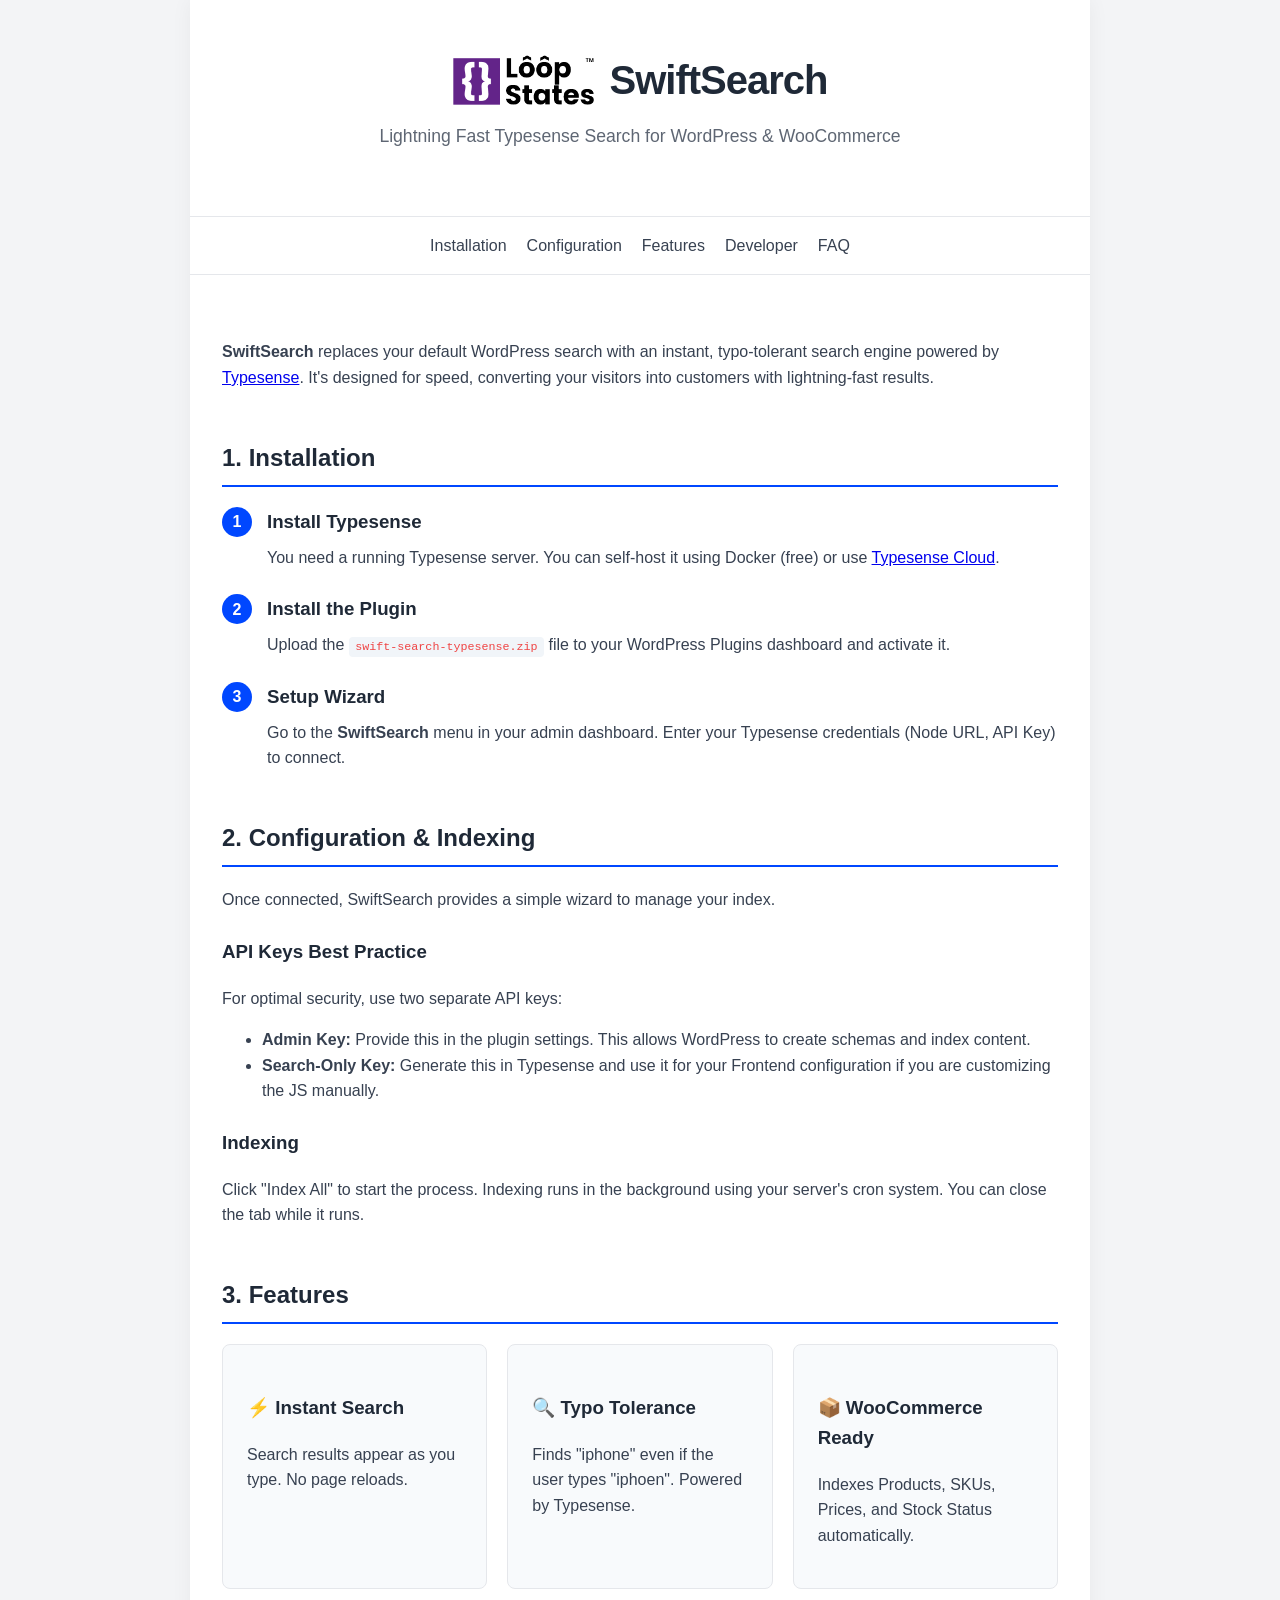
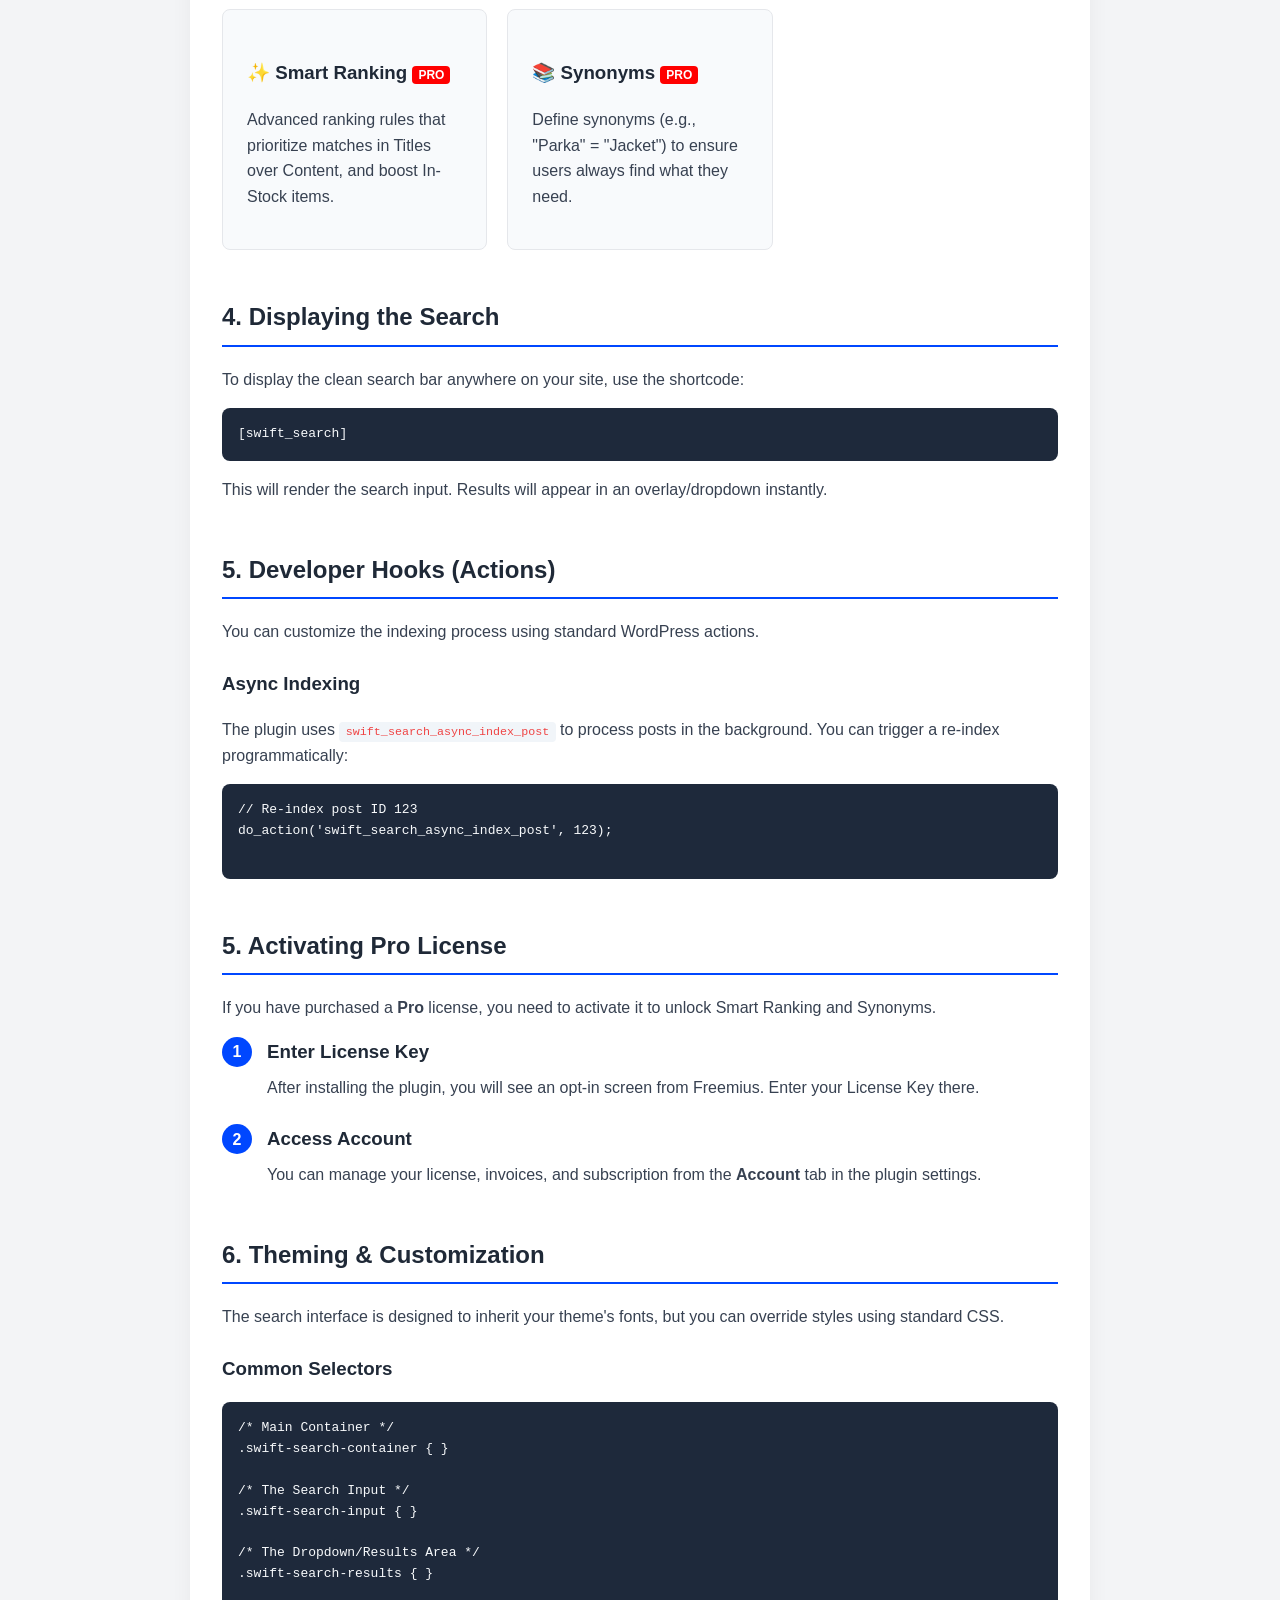
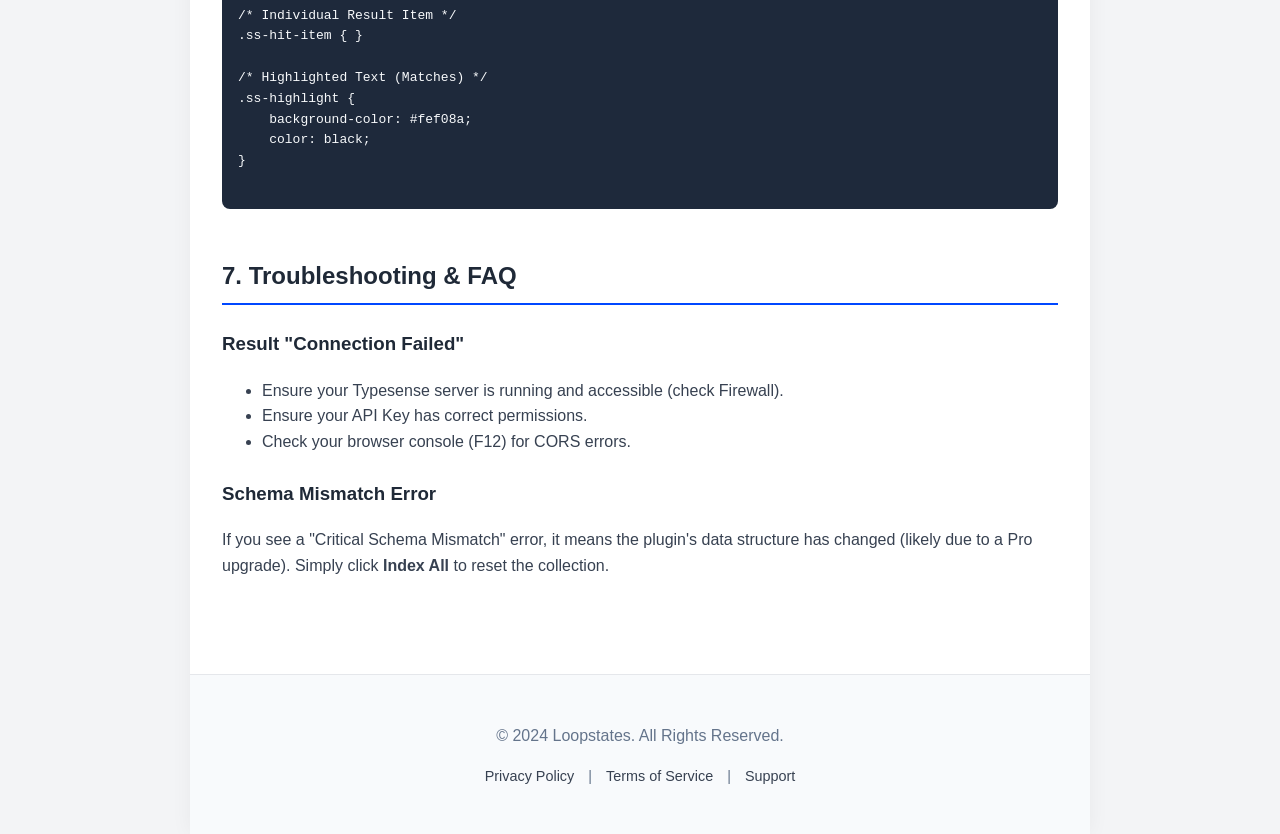
==== doc/index.html @ 28d059a6 "This version of Antigravity is no longer supported. Please update to receive the latest features!" ====
<!DOCTYPE html>
<html lang="en">

<head>
    <meta charset="UTF-8">
    <meta name="viewport" content="width=device-width, initial-scale=1.0">
    <title>SwiftSearch - Documentation</title>
    <style>
        :root {
            --primary: #0047FF;
            --secondary: #FF0000;
            --dark: #1F2937;
            --light: #F3F4F6;
            --white: #FFFFFF;
            --text: #374151;
            --border: #E5E7EB;
        }

        body {
            font-family: -apple-system, BlinkMacSystemFont, "Segoe UI", Roboto, Helvetica, Arial, sans-serif;
            line-height: 1.6;
            color: var(--text);
            margin: 0;
            background: var(--light);
        }

        .container {
            max-width: 900px;
            margin: 0 auto;
            background: var(--white);
            min-height: 100vh;
            box-shadow: 0 0 20px rgba(0, 0, 0, 0.05);
        }

        header {
            background: var(--white);
            color: var(--dark);
            padding: 3rem 2rem;
            text-align: center;
            border-bottom: 1px solid var(--border);
        }

        header h1 {
            margin: 0;
            font-size: 2.5rem;
            letter-spacing: -1px;
            color: var(--dark);
        }

        header p {
            margin-top: 10px;
            opacity: 0.8;
            font-size: 1.1rem;
            color: var(--text);
        }

        .logo-img {
            max-height: 50px;
            vertical-align: middle;
            margin-right: 15px;
        }

        nav {
            background: white;
            padding: 1rem 2rem;
            border-bottom: 1px solid var(--border);
            position: sticky;
            top: 0;
            z-index: 100;
        }

        nav ul {
            list-style: none;
            padding: 0;
            margin: 0;
            display: flex;
            gap: 20px;
            justify-content: center;
            flex-wrap: wrap;
        }

        nav a {
            text-decoration: none;
            color: var(--text);
            font-weight: 500;
            transition: color 0.2s;
        }

        nav a:hover {
            color: var(--primary);
        }

        main {
            padding: 3rem 2rem;
        }

        section {
            margin-bottom: 3rem;
            scroll-margin-top: 80px;
        }

        h2 {
            color: var(--dark);
            border-bottom: 2px solid var(--primary);
            padding-bottom: 0.5rem;
            margin-top: 0;
        }

        h3 {
            color: var(--dark);
            margin-top: 1.5rem;
        }

        .feature-grid {
            display: grid;
            grid-template-columns: repeat(auto-fit, minmax(250px, 1fr));
            gap: 20px;
            margin-top: 1rem;
        }

        .feature-card {
            background: #f8fafc;
            padding: 1.5rem;
            border-radius: 8px;
            border: 1px solid var(--border);
        }

        .pro-badge {
            background: var(--secondary);
            color: white;
            padding: 2px 6px;
            border-radius: 4px;
            font-size: 0.75rem;
            font-weight: bold;
            text-transform: uppercase;
        }

        code {
            background: #f1f5f9;
            padding: 0.2rem 0.4rem;
            border-radius: 4px;
            font-family: monospace;
            font-size: 0.9em;
            color: #ef4444;
        }

        pre {
            background: #1e293b;
            color: #f8fafc;
            padding: 1rem;
            border-radius: 8px;
            overflow-x: auto;
        }

        pre code {
            background: transparent;
            color: inherit;
            padding: 0;
        }

        .step {
            display: flex;
            gap: 15px;
            margin-bottom: 1.5rem;
            align-items: flex-start;
        }

        .step-num {
            background: var(--primary);
            color: white;
            width: 30px;
            height: 30px;
            border-radius: 50%;
            display: flex;
            align-items: center;
            justify-content: center;
            font-weight: bold;
            flex-shrink: 0;
            margin-top: 0;
        }

        .step h3 {
            margin-top: 0;
            margin-bottom: 0.5rem;
        }

        .step p {
            margin: 0;
        }

        footer {
            background: #f8fafc;
            text-align: center;
            padding: 2rem;
            border-top: 1px solid var(--border);
            color: #64748b;
        }

        footer a {
            color: var(--text);
            text-decoration: none;
            margin: 0 10px;
        }

        footer a:hover {
            color: var(--primary);
            text-decoration: underline;
        }
    </style>
</head>

<body>

    <div class="container">
        <header>
            <div style="display: flex; align-items: center; justify-content: center;">
                <img src="../assets/images/loopstates.png" alt="Loopstates" class="logo-img">
                <h1>SwiftSearch</h1>
            </div>
            <p>Lightning Fast Typesense Search for WordPress & WooCommerce</p>
        </header>

        <nav>
            <ul>
                <li><a href="#installation">Installation</a></li>
                <li><a href="#configuration">Configuration</a></li>
                <li><a href="#features">Features</a></li>
                <li><a href="#hooks">Developer</a></li>
                <li><a href="#faq">FAQ</a></li>
            </ul>
        </nav>

        <main>
            <section id="introduction">
                <p><strong>SwiftSearch</strong> replaces your default WordPress search with an instant, typo-tolerant
                    search engine powered by <a href="https://typesense.org" target="_blank">Typesense</a>. It's
                    designed for speed, converting your visitors into customers with lightning-fast results.</p>
            </section>

            <section id="installation">
                <h2>1. Installation</h2>
                <div class="step">
                    <div class="step-num">1</div>
                    <div>
                        <h3>Install Typesense</h3>
                        <p>You need a running Typesense server. You can self-host it using Docker (free) or use <a
                                href="https://cloud.typesense.org" target="_blank">Typesense Cloud</a>.</p>
                    </div>
                </div>
                <div class="step">
                    <div class="step-num">2</div>
                    <div>
                        <h3>Install the Plugin</h3>
                        <p>Upload the <code>swift-search-typesense.zip</code> file to your WordPress Plugins dashboard
                            and activate it.</p>
                    </div>
                </div>
                <div class="step">
                    <div class="step-num">3</div>
                    <div>
                        <h3>Setup Wizard</h3>
                        <p>Go to the <strong>SwiftSearch</strong> menu in your admin dashboard. Enter your Typesense
                            credentials (Node URL, API Key) to connect.</p>
                    </div>
                </div>
            </section>

            <section id="configuration">
                <h2>2. Configuration & Indexing</h2>
                <p>Once connected, SwiftSearch provides a simple wizard to manage your index.</p>

                <h3>API Keys Best Practice</h3>
                <p>For optimal security, use two separate API keys:</p>
                <ul>
                    <li><strong>Admin Key:</strong> Provide this in the plugin settings. This allows WordPress to create
                        schemas and index content.</li>
                    <li><strong>Search-Only Key:</strong> Generate this in Typesense and use it for your Frontend
                        configuration if you are customizing the JS manually.</li>
                </ul>

                <h3>Indexing</h3>
                <p>Click "Index All" to start the process. Indexing runs in the background using your server's cron
                    system. You can close the tab while it runs.</p>
            </section>

            <section id="features">
                <h2>3. Features</h2>
                <div class="feature-grid">
                    <div class="feature-card">
                        <h3>⚡ Instant Search</h3>
                        <p>Search results appear as you type. No page reloads.</p>
                    </div>
                    <div class="feature-card">
                        <h3>🔍 Typo Tolerance</h3>
                        <p>Finds "iphone" even if the user types "iphoen". Powered by Typesense.</p>
                    </div>
                    <div class="feature-card">
                        <h3>📦 WooCommerce Ready</h3>
                        <p>Indexes Products, SKUs, Prices, and Stock Status automatically.</p>
                    </div>
                    <div class="feature-card">
                        <h3>✨ Smart Ranking <span class="pro-badge">PRO</span></h3>
                        <p>Advanced ranking rules that prioritize matches in Titles over Content, and boost In-Stock
                            items.</p>
                    </div>
                    <div class="feature-card">
                        <h3>📚 Synonyms <span class="pro-badge">PRO</span></h3>
                        <p>Define synonyms (e.g., "Parka" = "Jacket") to ensure users always find what they need.</p>
                    </div>
                </div>
            </section>

            <section id="shortcode">
                <h2>4. Displaying the Search</h2>
                <p>To display the clean search bar anywhere on your site, use the shortcode:</p>
                <pre>[swift_search]</pre>
                <p>This will render the search input. Results will appear in an overlay/dropdown instantly.</p>
            </section>

            <section id="hooks">
                <h2>5. Developer Hooks (Actions)</h2>
                <p>You can customize the indexing process using standard WordPress actions.</p>

                <h3>Async Indexing</h3>
                <p>The plugin uses <code>swift_search_async_index_post</code> to process posts in the background. You
                    can trigger a re-index programmatically:</p>
                <pre>
// Re-index post ID 123
do_action('swift_search_async_index_post', 123);
                </pre>
            </section>

            <section id="license">
                <h2>5. Activating Pro License</h2>
                <p>If you have purchased a <strong>Pro</strong> license, you need to activate it to unlock Smart Ranking
                    and Synonyms.</p>
                <div class="step">
                    <div class="step-num">1</div>
                    <div>
                        <h3>Enter License Key</h3>
                        <p>After installing the plugin, you will see an opt-in screen from Freemius. Enter your License
                            Key there.</p>
                    </div>
                </div>
                <div class="step">
                    <div class="step-num">2</div>
                    <div>
                        <h3>Access Account</h3>
                        <p>You can manage your license, invoices, and subscription from the <strong>Account</strong> tab
                            in the plugin settings.</p>
                    </div>
                </div>
            </section>

            <section id="theming">
                <h2>6. Theming & Customization</h2>
                <p>The search interface is designed to inherit your theme's fonts, but you can override styles using
                    standard CSS.</p>

                <h3>Common Selectors</h3>
                <pre>
/* Main Container */
.swift-search-container { }

/* The Search Input */
.swift-search-input { }

/* The Dropdown/Results Area */
.swift-search-results { }

/* Individual Result Item */
.ss-hit-item { }

/* Highlighted Text (Matches) */
.ss-highlight { 
    background-color: #fef08a; 
    color: black;
}
                </pre>
            </section>

            <section id="faq">
                <h2>7. Troubleshooting & FAQ</h2>

                <h3>Result "Connection Failed"</h3>
                <ul>
                    <li>Ensure your Typesense server is running and accessible (check Firewall).</li>
                    <li>Ensure your API Key has correct permissions.</li>
                    <li>Check your browser console (F12) for CORS errors.</li>
                </ul>

                <h3>Schema Mismatch Error</h3>
                <p>If you see a "Critical Schema Mismatch" error, it means the plugin's data structure has changed
                    (likely due to a Pro upgrade). Simply click <strong>Index All</strong> to reset the collection.</p>
            </section>
        </main>

        <footer>
            <p>&copy; 2024 Loopstates. All Rights Reserved.</p>
            <p style="margin-top: 10px; font-size: 0.9em;">
                <a href="privacy.html">Privacy Policy</a> |
                <a href="terms.html">Terms of Service</a> |
                <a href="support.html">Support</a>
            </p>
        </footer>
    </div>

</body>

</html>
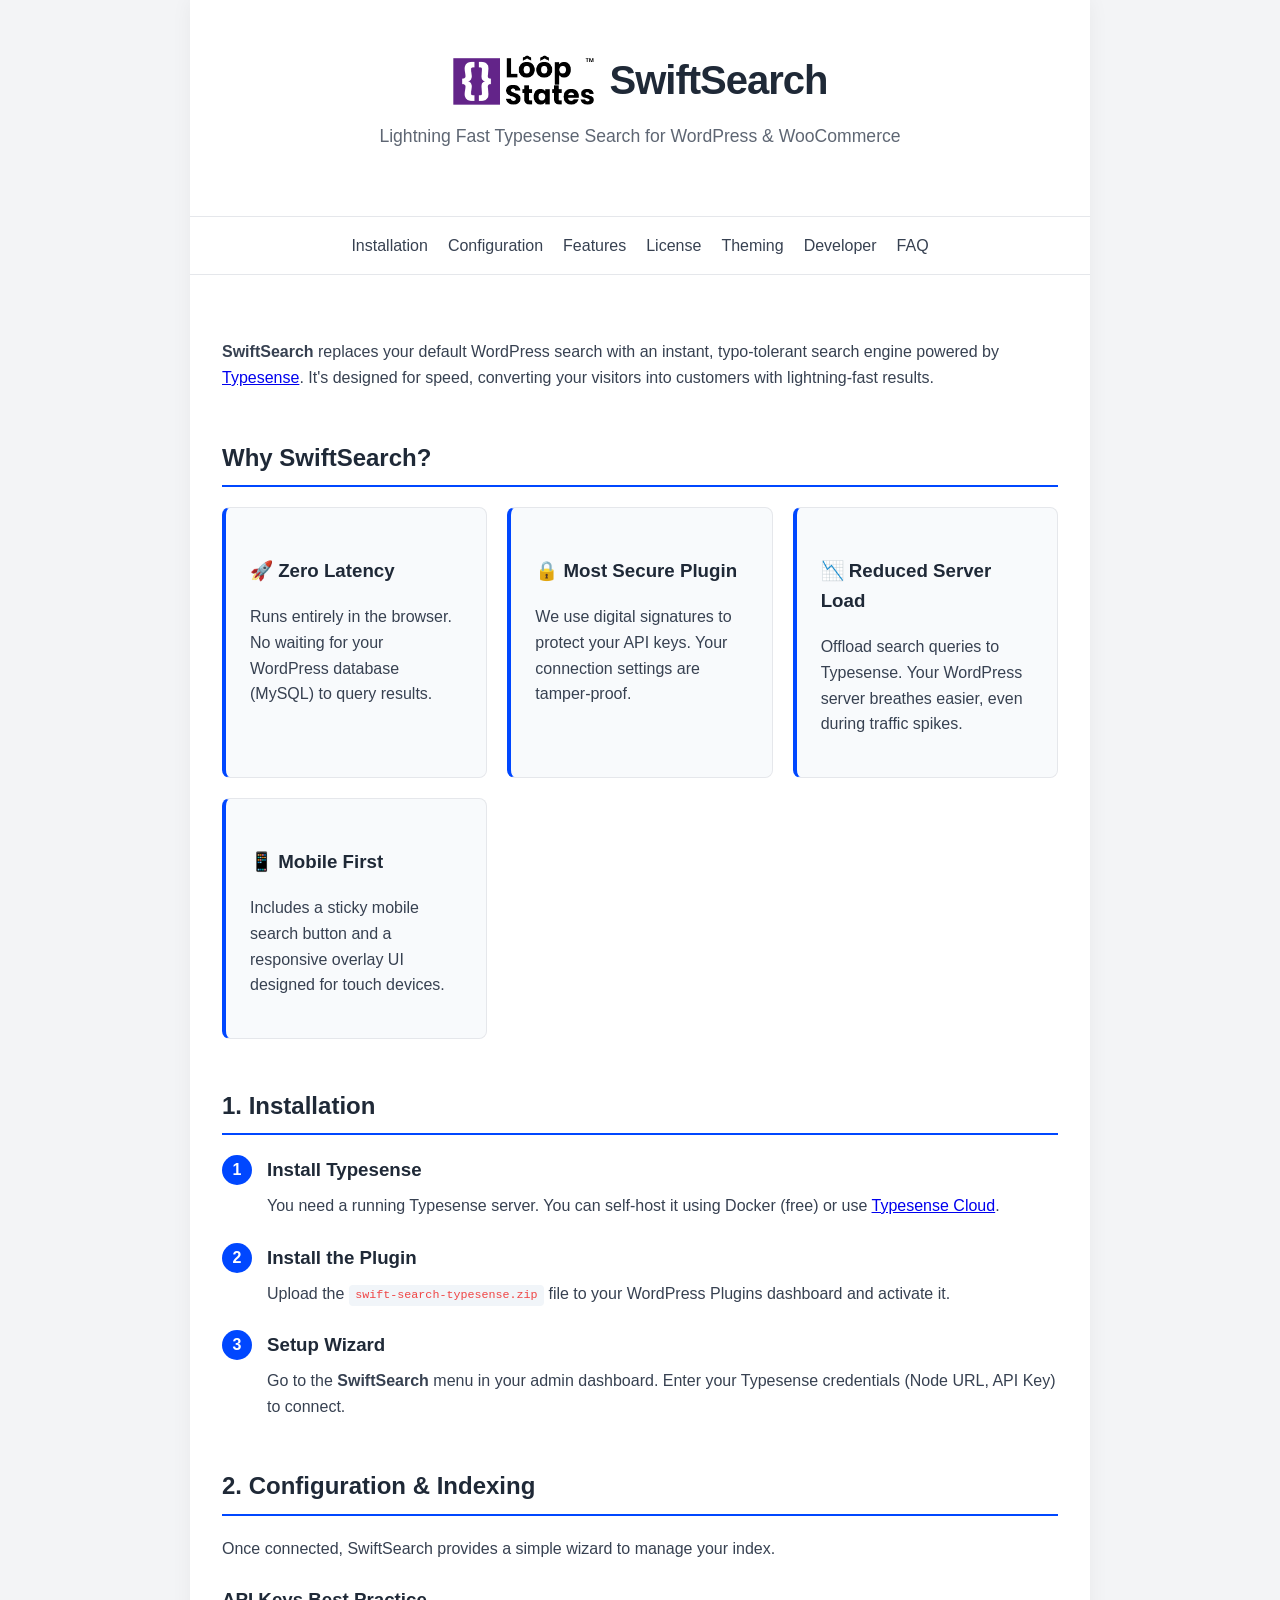
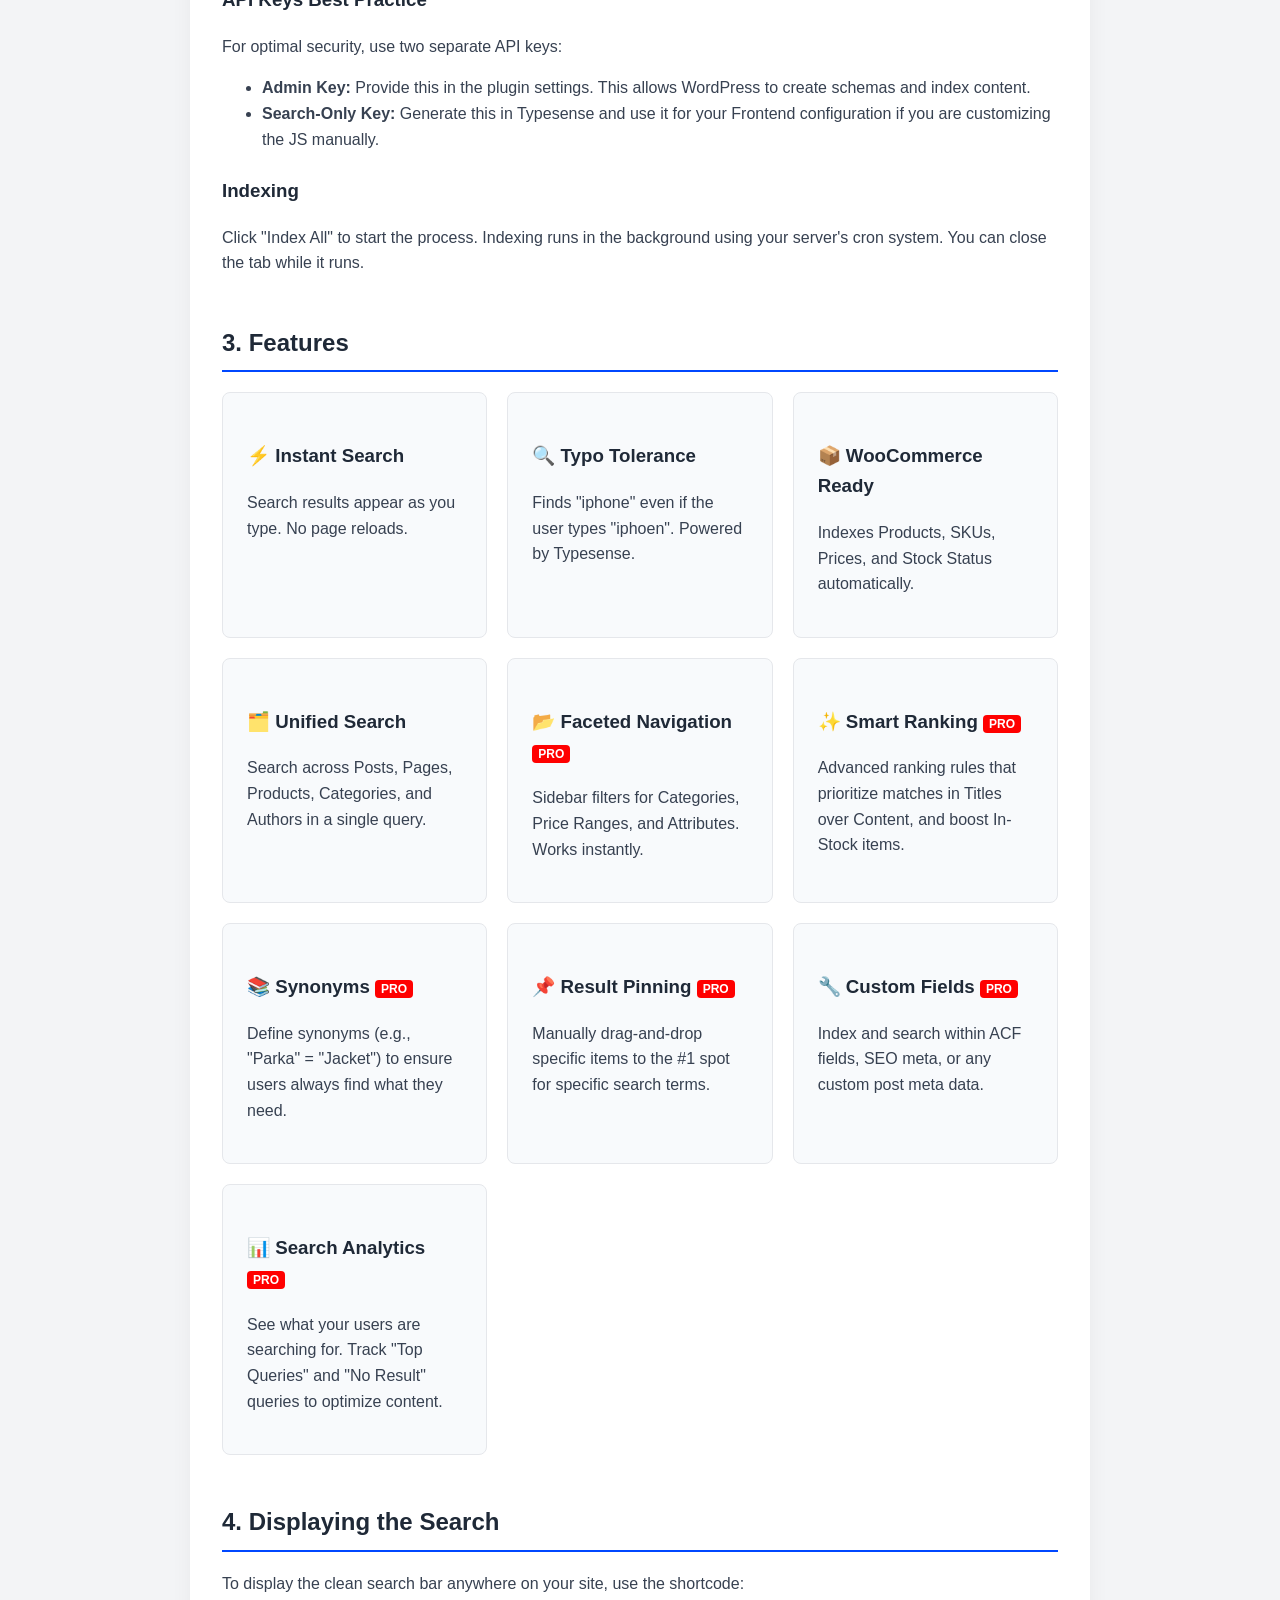
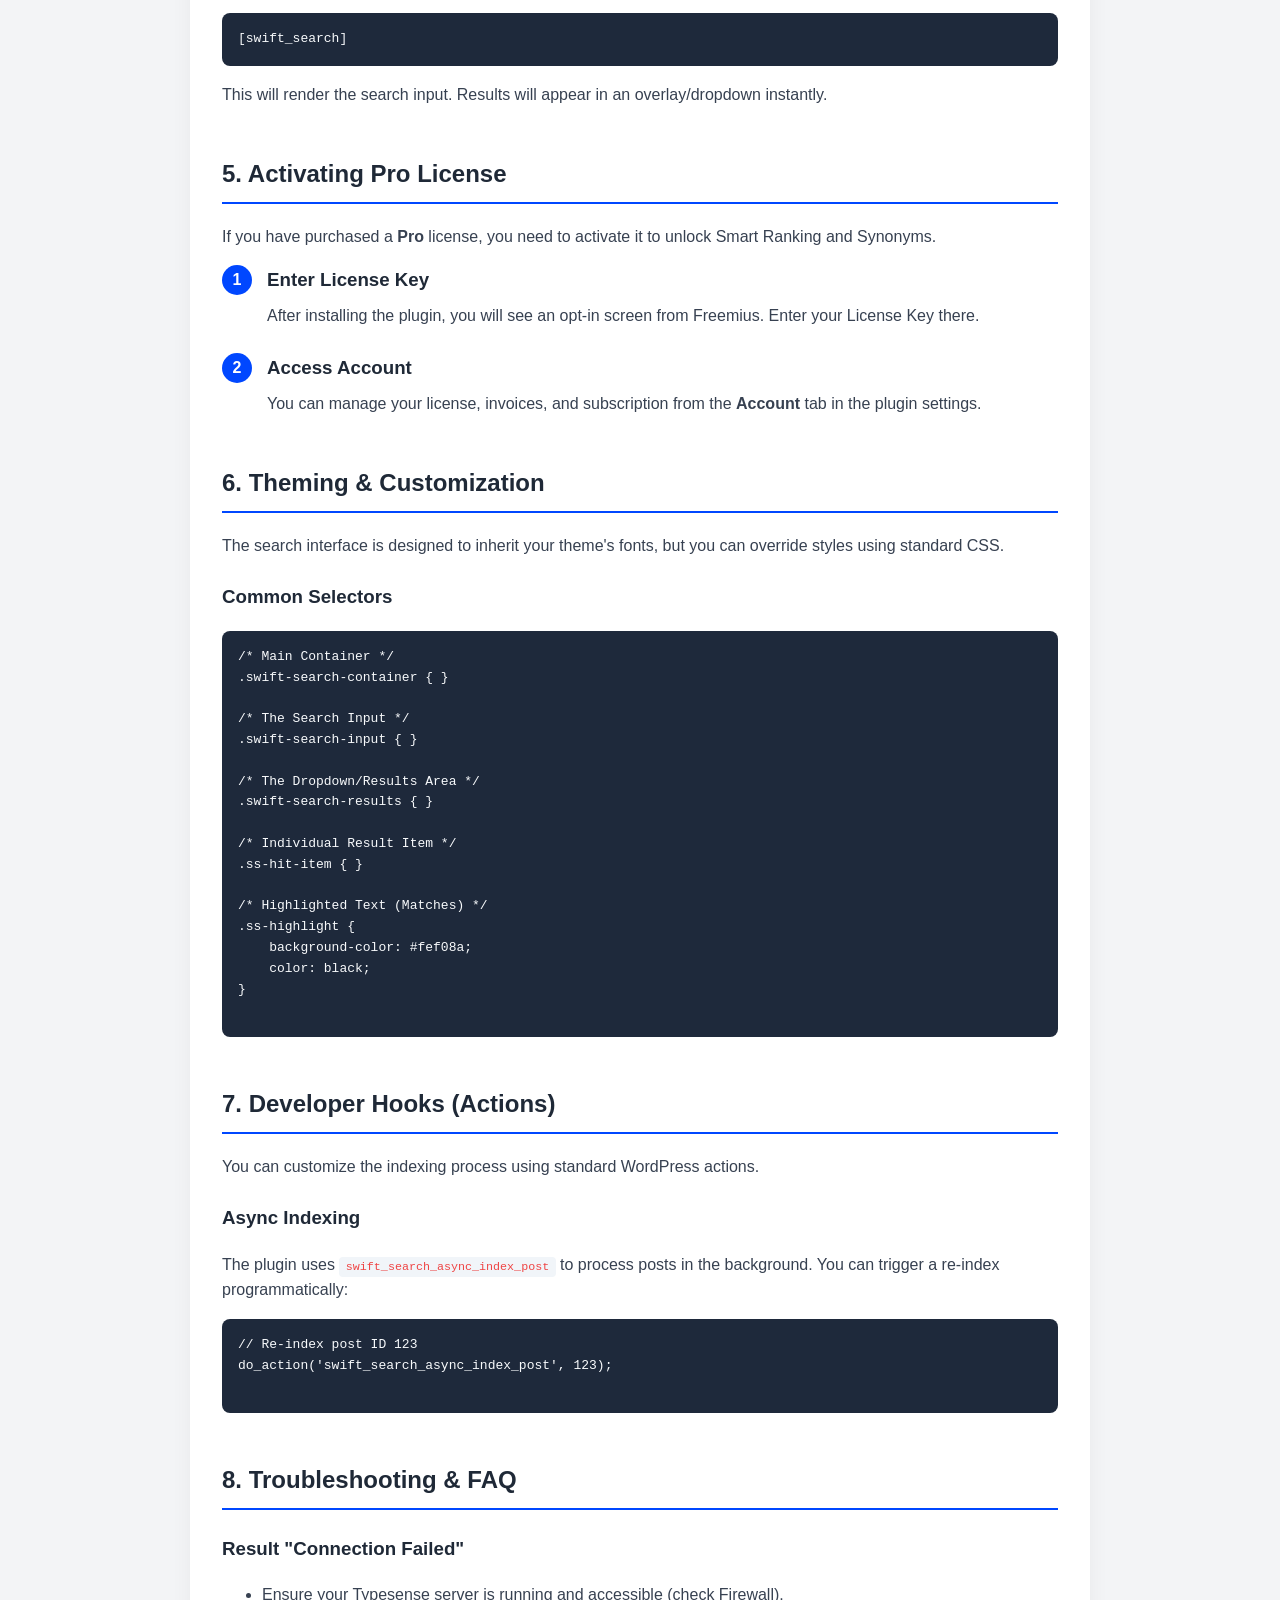
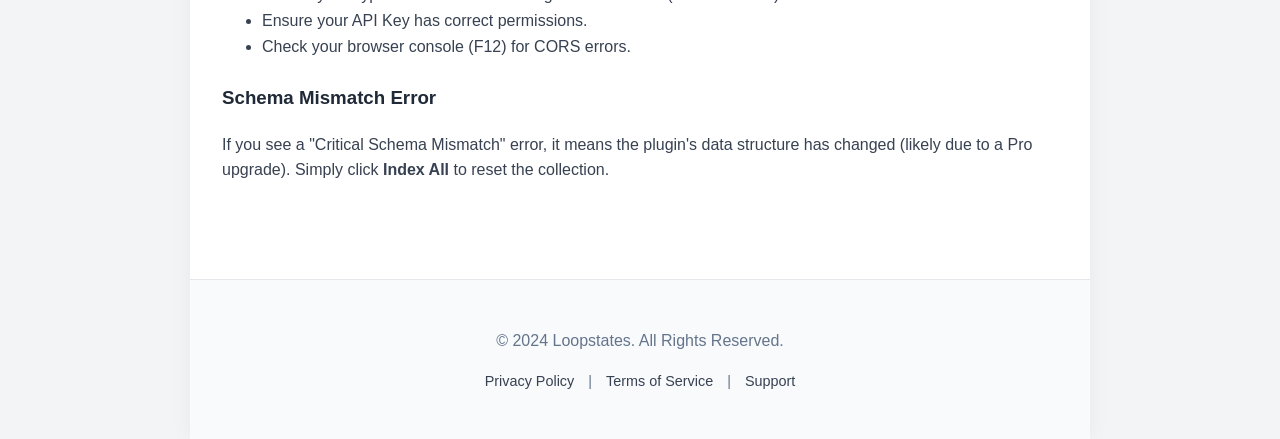
==== commit 1c7eaaae: "docs: add 'Why SwiftSearch' section, new features, and reorder content in index.html." ====
--- a/doc/index.html
+++ b/doc/index.html
@@ -225,6 +225,8 @@
                 <li><a href="#installation">Installation</a></li>
                 <li><a href="#configuration">Configuration</a></li>
                 <li><a href="#features">Features</a></li>
+                <li><a href="#license">License</a></li>
+                <li><a href="#theming">Theming</a></li>
                 <li><a href="#hooks">Developer</a></li>
                 <li><a href="#faq">FAQ</a></li>
             </ul>
@@ -235,6 +237,32 @@
                 <p><strong>SwiftSearch</strong> replaces your default WordPress search with an instant, typo-tolerant
                     search engine powered by <a href="https://typesense.org" target="_blank">Typesense</a>. It's
                     designed for speed, converting your visitors into customers with lightning-fast results.</p>
+            </section>
+
+            <section id="advantages">
+                <h2>Why SwiftSearch?</h2>
+                <div class="feature-grid">
+                    <div class="feature-card" style="border-left: 4px solid var(--primary);">
+                        <h3>🚀 Zero Latency</h3>
+                        <p>Runs entirely in the browser. No waiting for your WordPress database (MySQL) to query
+                            results.</p>
+                    </div>
+                    <div class="feature-card" style="border-left: 4px solid var(--primary);">
+                        <h3>🔒 Most Secure Plugin</h3>
+                        <p>We use digital signatures to protect your API keys. Your connection settings are
+                            tamper-proof.</p>
+                    </div>
+                    <div class="feature-card" style="border-left: 4px solid var(--primary);">
+                        <h3>📉 Reduced Server Load</h3>
+                        <p>Offload search queries to Typesense. Your WordPress server breathes easier, even during
+                            traffic spikes.</p>
+                    </div>
+                    <div class="feature-card" style="border-left: 4px solid var(--primary);">
+                        <h3>📱 Mobile First</h3>
+                        <p>Includes a sticky mobile search button and a responsive overlay UI designed for touch
+                            devices.</p>
+                    </div>
+                </div>
             </section>
 
             <section id="installation">
@@ -299,6 +327,14 @@
                         <p>Indexes Products, SKUs, Prices, and Stock Status automatically.</p>
                     </div>
                     <div class="feature-card">
+                        <h3>🗂️ Unified Search</h3>
+                        <p>Search across Posts, Pages, Products, Categories, and Authors in a single query.</p>
+                    </div>
+                    <div class="feature-card">
+                        <h3>📂 Faceted Navigation <span class="pro-badge">PRO</span></h3>
+                        <p>Sidebar filters for Categories, Price Ranges, and Attributes. Works instantly.</p>
+                    </div>
+                    <div class="feature-card">
                         <h3>✨ Smart Ranking <span class="pro-badge">PRO</span></h3>
                         <p>Advanced ranking rules that prioritize matches in Titles over Content, and boost In-Stock
                             items.</p>
@@ -306,6 +342,19 @@
                     <div class="feature-card">
                         <h3>📚 Synonyms <span class="pro-badge">PRO</span></h3>
                         <p>Define synonyms (e.g., "Parka" = "Jacket") to ensure users always find what they need.</p>
+                    </div>
+                    <div class="feature-card">
+                        <h3>📌 Result Pinning <span class="pro-badge">PRO</span></h3>
+                        <p>Manually drag-and-drop specific items to the #1 spot for specific search terms.</p>
+                    </div>
+                    <div class="feature-card">
+                        <h3>🔧 Custom Fields <span class="pro-badge">PRO</span></h3>
+                        <p>Index and search within ACF fields, SEO meta, or any custom post meta data.</p>
+                    </div>
+                    <div class="feature-card">
+                        <h3>📊 Search Analytics <span class="pro-badge">PRO</span></h3>
+                        <p>See what your users are searching for. Track "Top Queries" and "No Result" queries to
+                            optimize content.</p>
                     </div>
                 </div>
             </section>
@@ -315,19 +364,6 @@
                 <p>To display the clean search bar anywhere on your site, use the shortcode:</p>
                 <pre>[swift_search]</pre>
                 <p>This will render the search input. Results will appear in an overlay/dropdown instantly.</p>
-            </section>
-
-            <section id="hooks">
-                <h2>5. Developer Hooks (Actions)</h2>
-                <p>You can customize the indexing process using standard WordPress actions.</p>
-
-                <h3>Async Indexing</h3>
-                <p>The plugin uses <code>swift_search_async_index_post</code> to process posts in the background. You
-                    can trigger a re-index programmatically:</p>
-                <pre>
-// Re-index post ID 123
-do_action('swift_search_async_index_post', 123);
-                </pre>
             </section>
 
             <section id="license">
@@ -379,8 +415,21 @@
                 </pre>
             </section>
 
+            <section id="hooks">
+                <h2>7. Developer Hooks (Actions)</h2>
+                <p>You can customize the indexing process using standard WordPress actions.</p>
+
+                <h3>Async Indexing</h3>
+                <p>The plugin uses <code>swift_search_async_index_post</code> to process posts in the background. You
+                    can trigger a re-index programmatically:</p>
+                <pre>
+// Re-index post ID 123
+do_action('swift_search_async_index_post', 123);
+                </pre>
+            </section>
+
             <section id="faq">
-                <h2>7. Troubleshooting & FAQ</h2>
+                <h2>8. Troubleshooting & FAQ</h2>
 
                 <h3>Result "Connection Failed"</h3>
                 <ul>
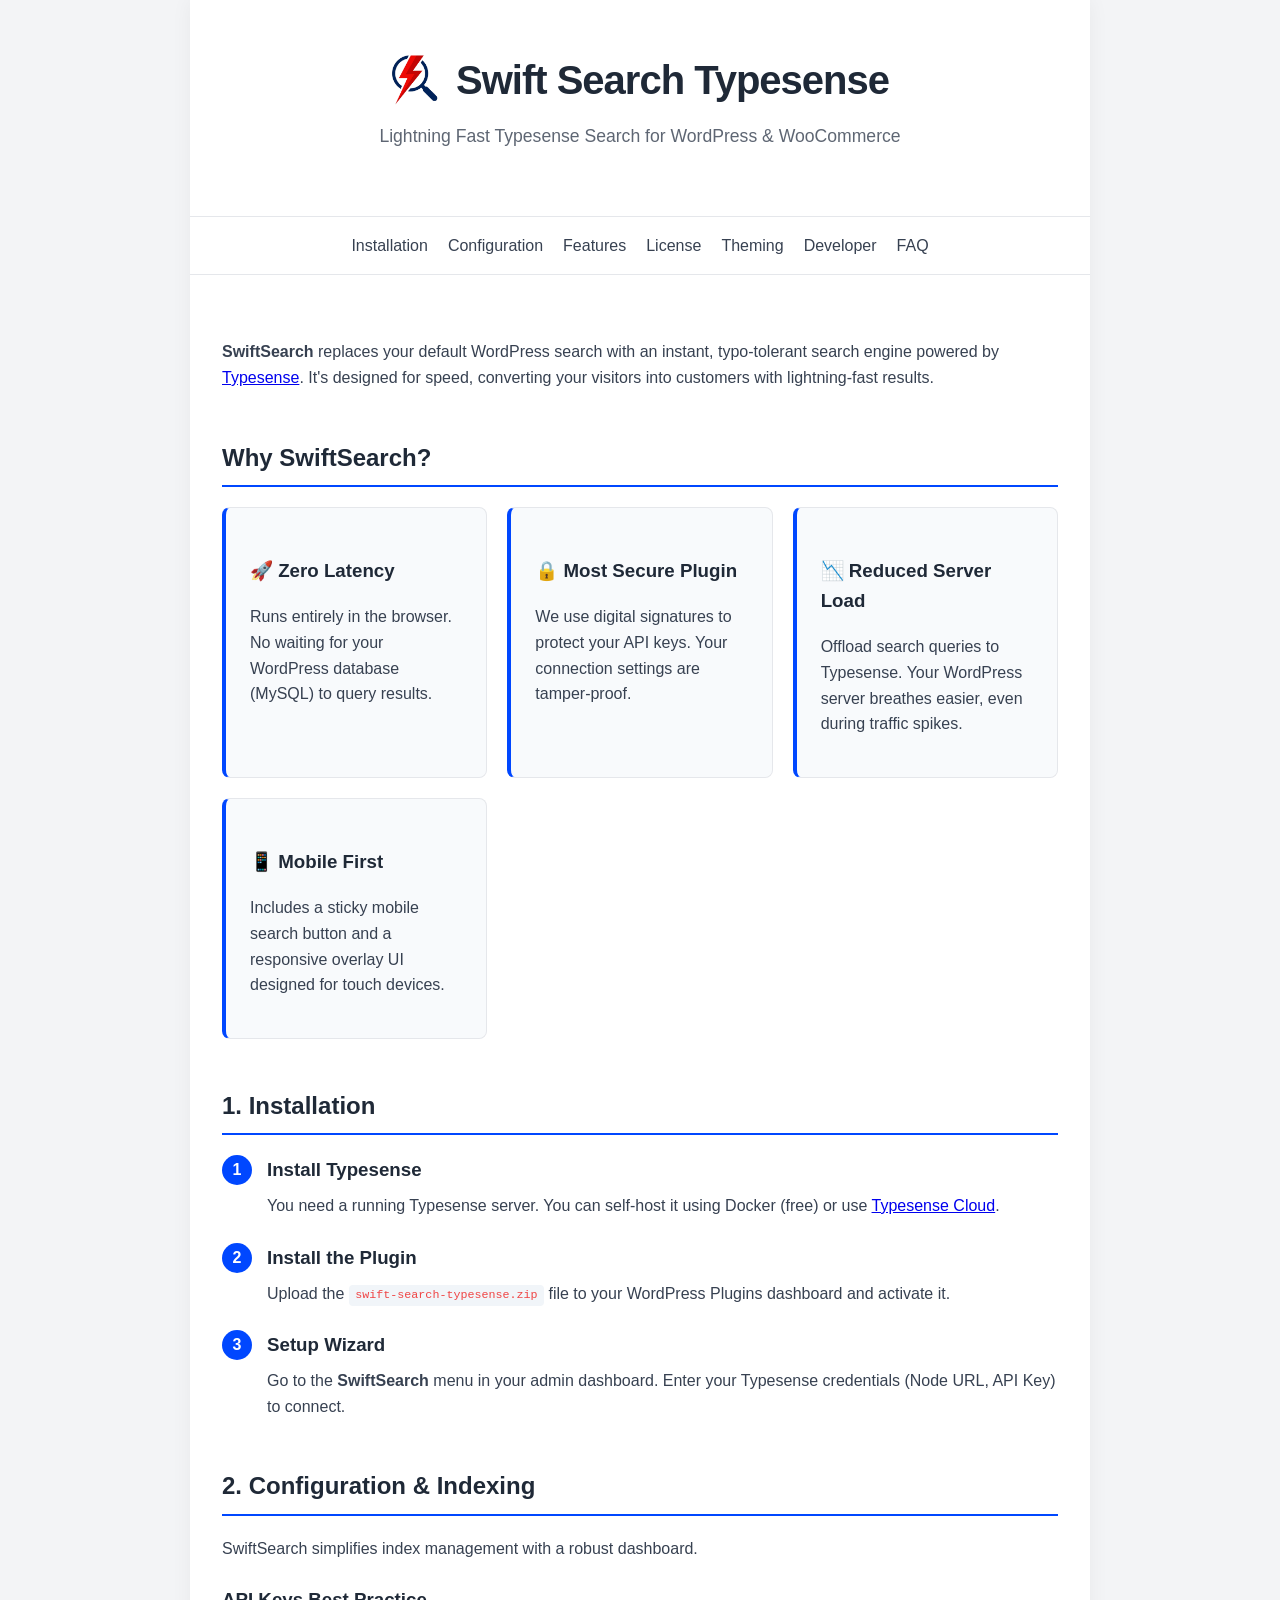
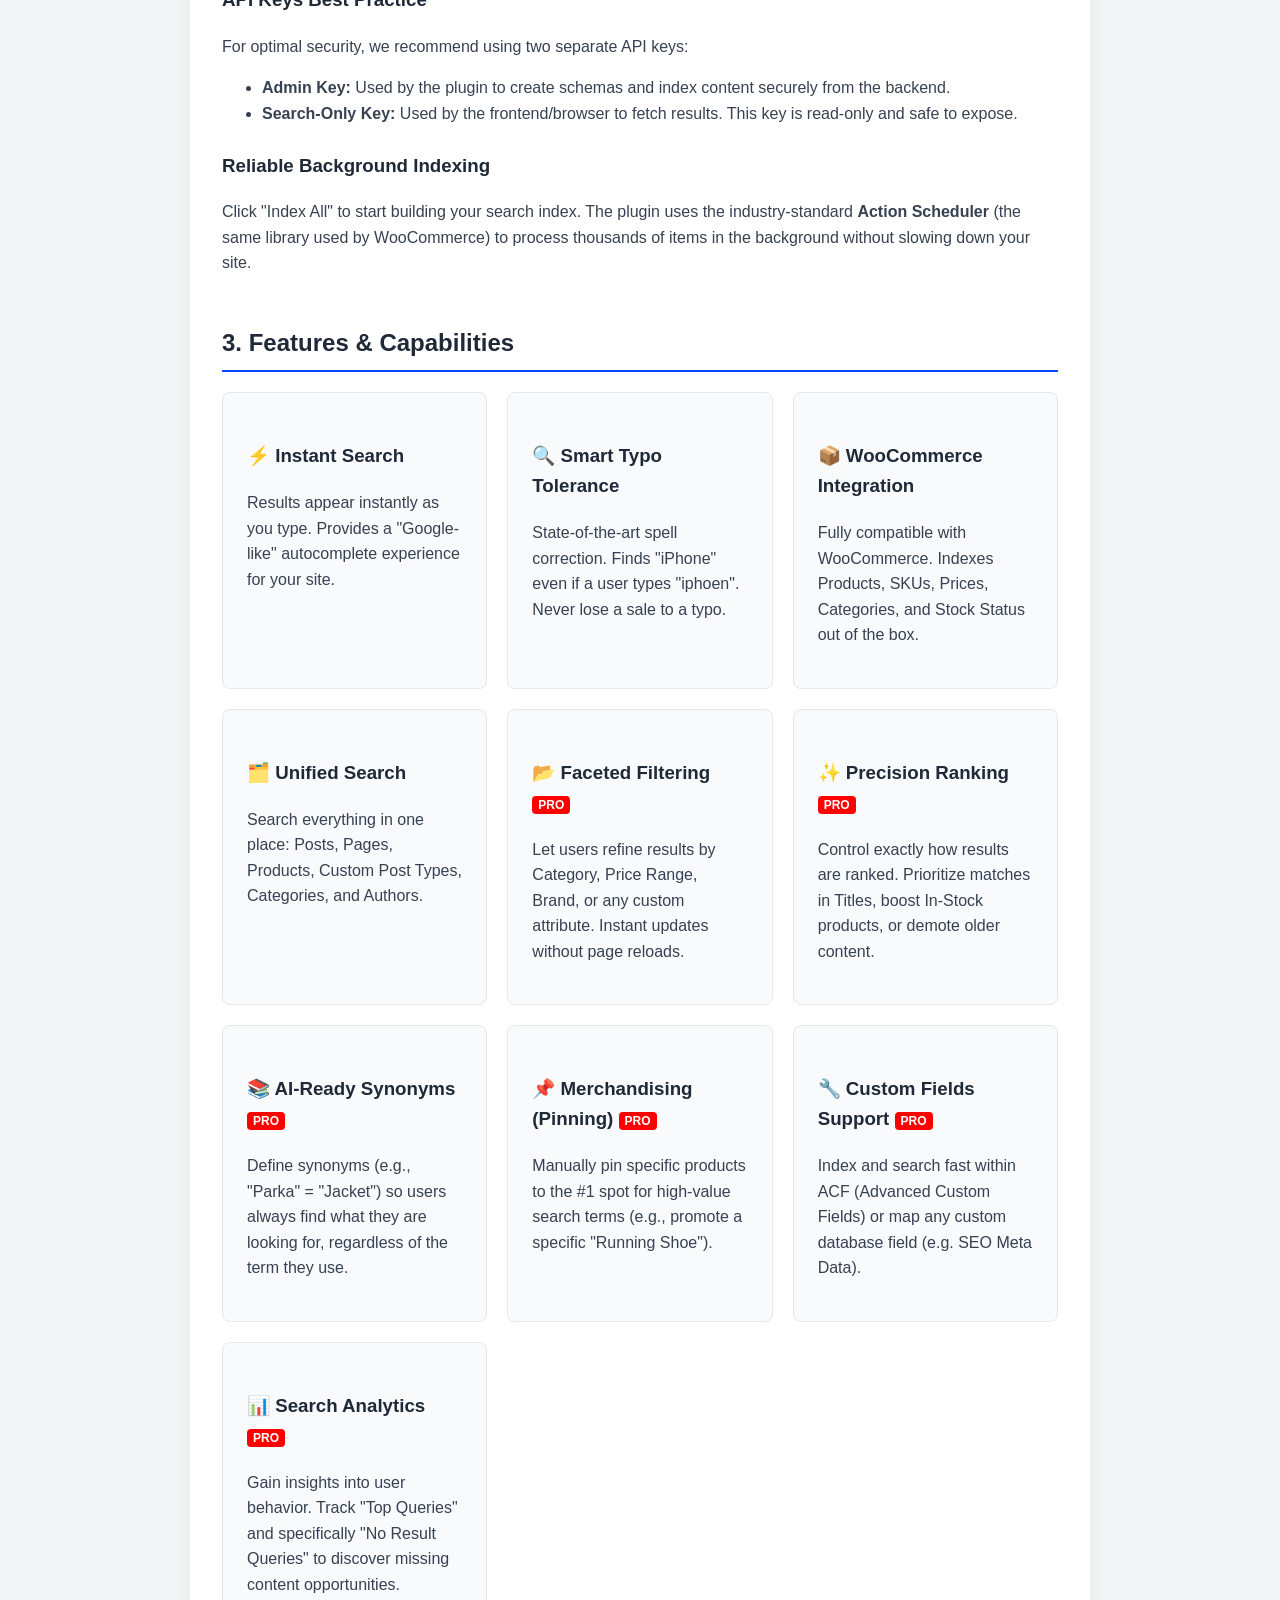
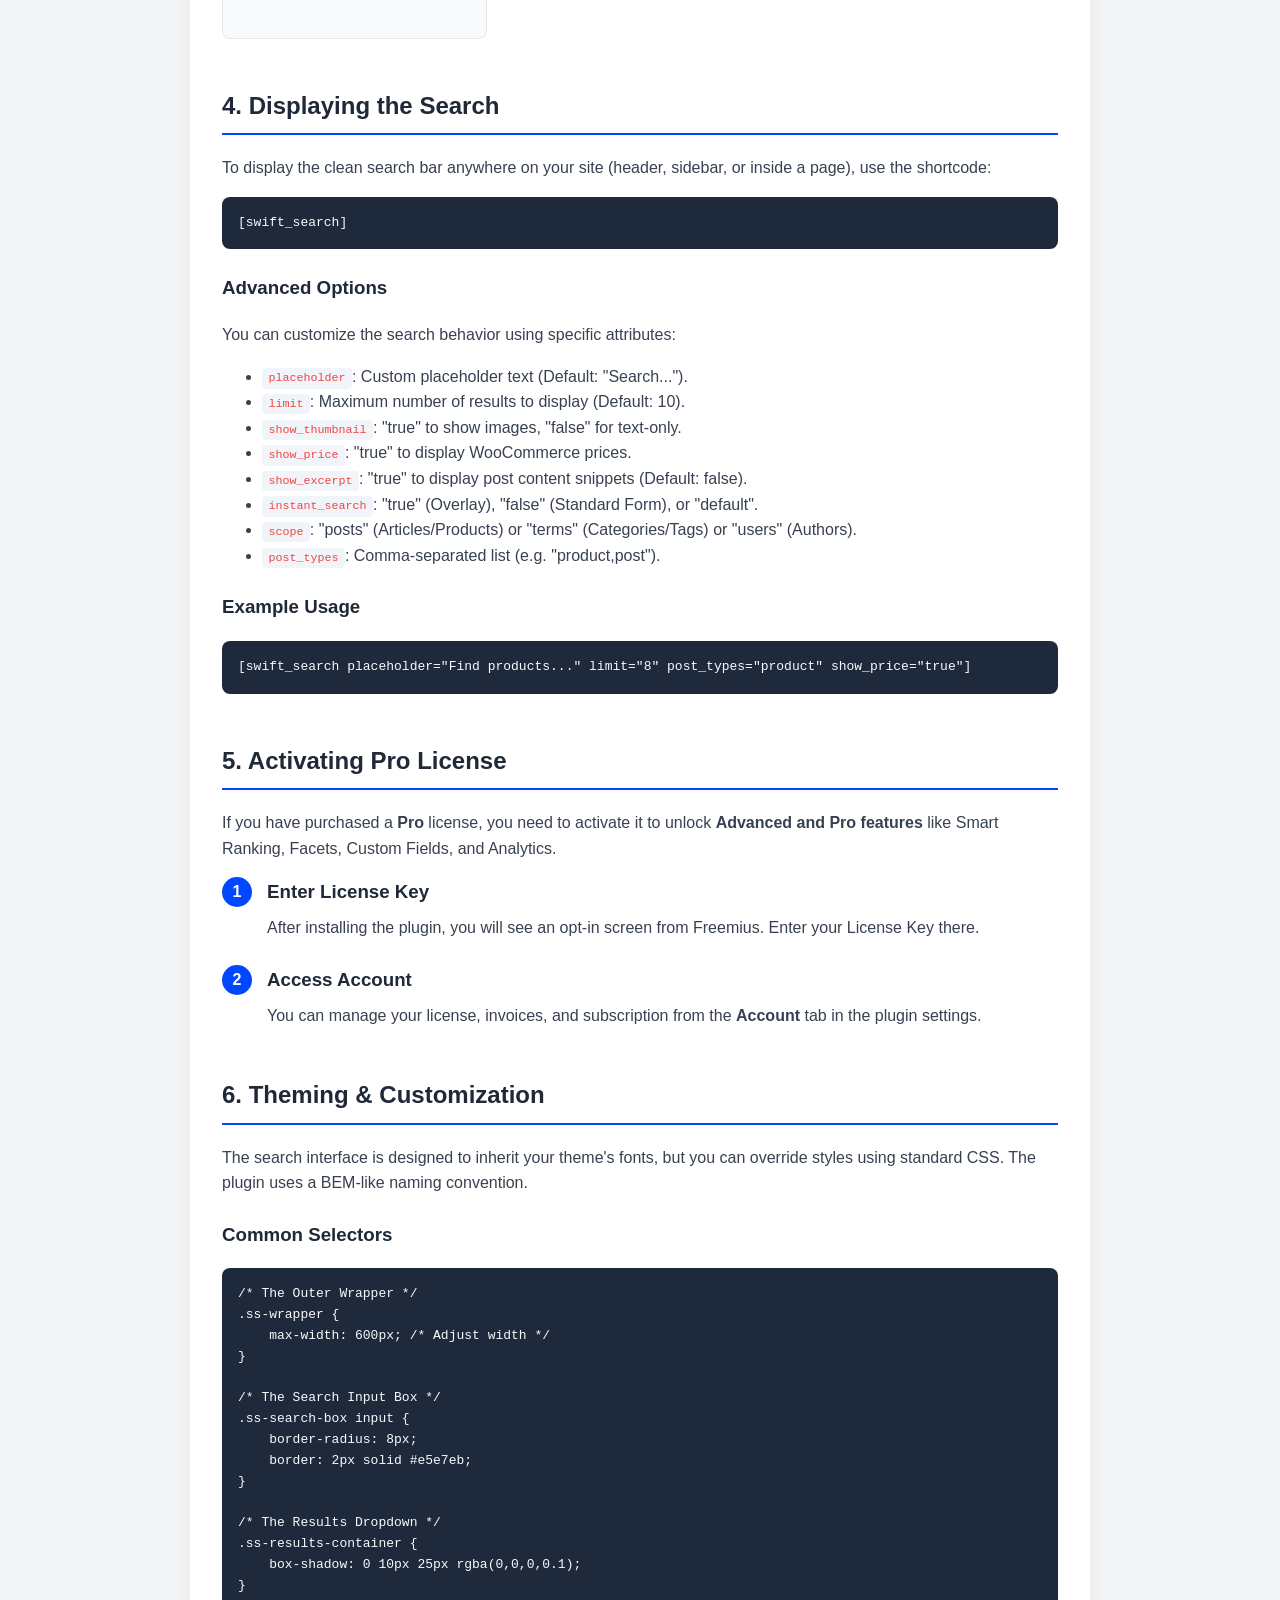
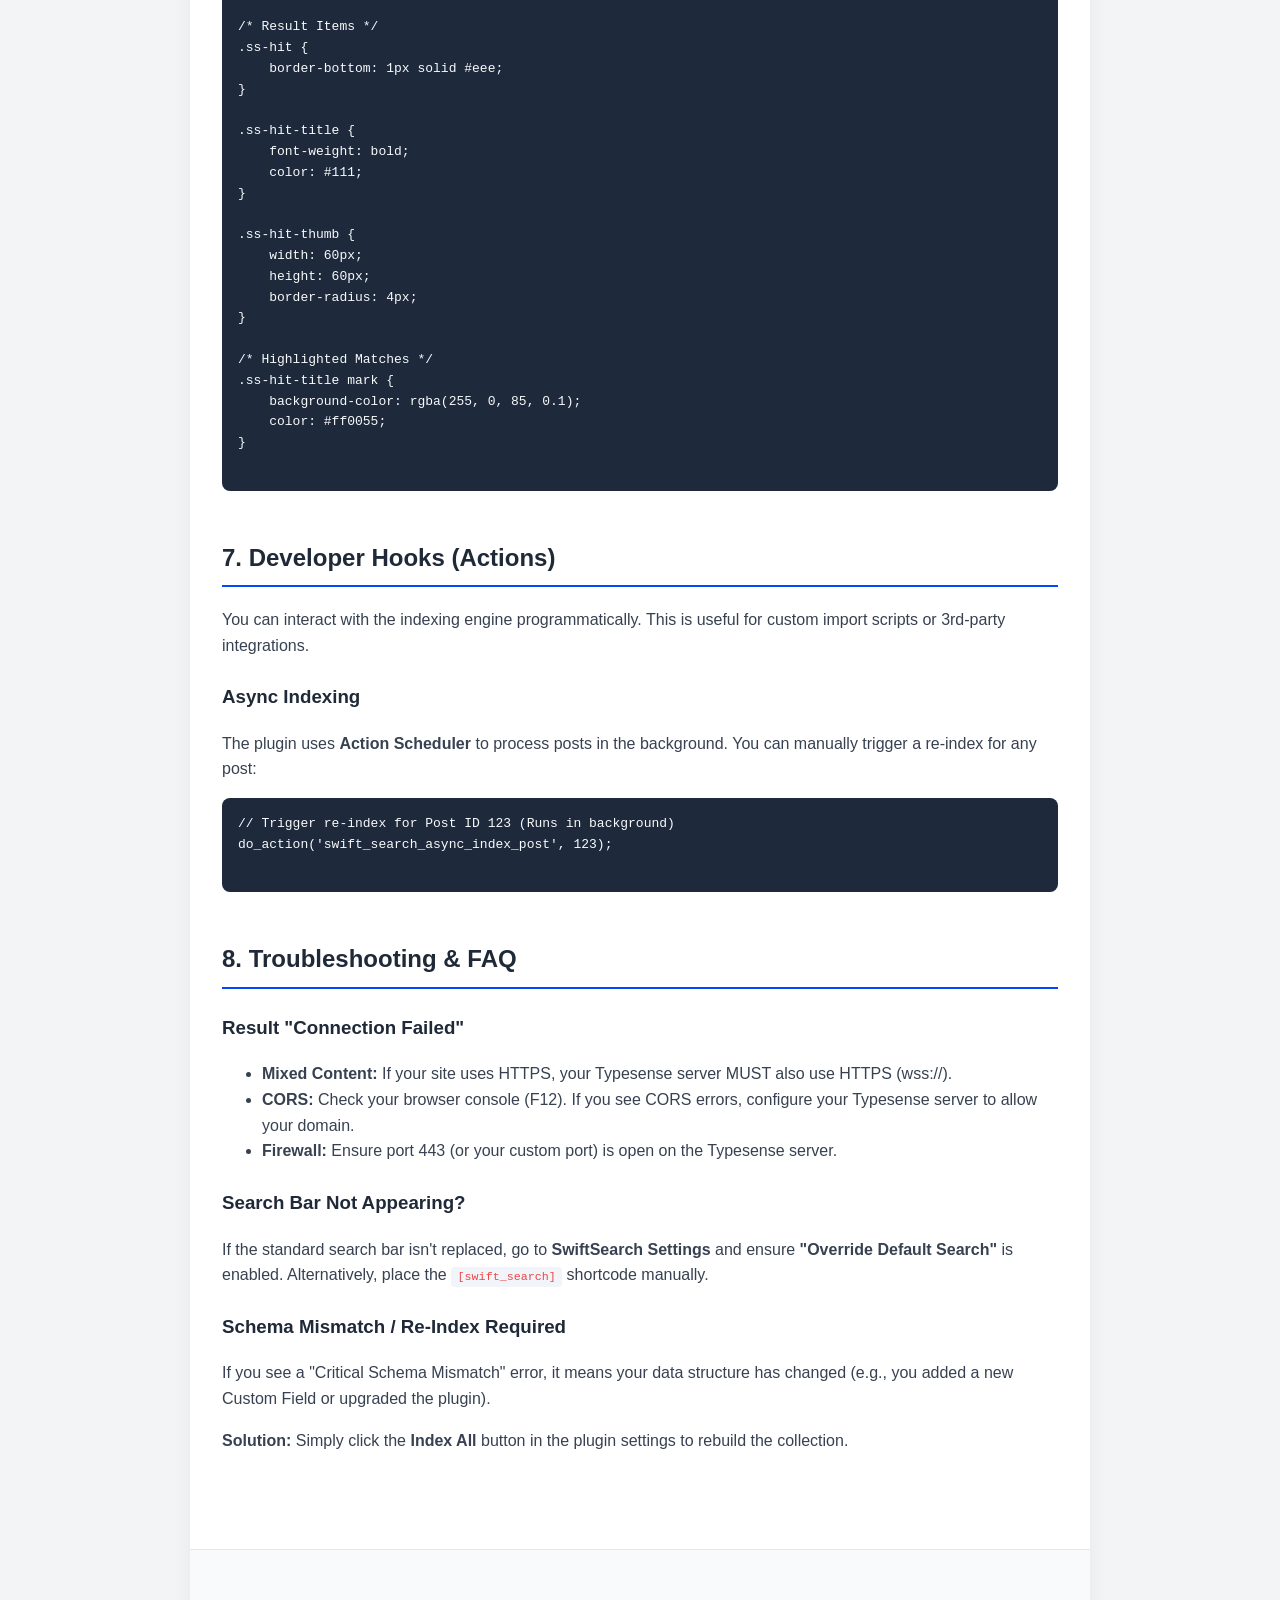
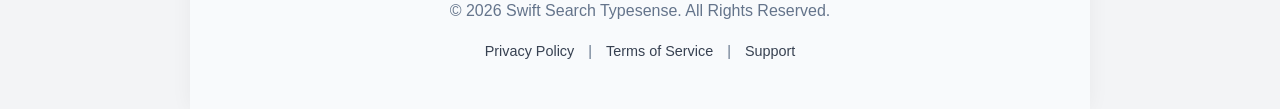
==== commit 834ebec3: "docs: Update branding, copyright year, and enhance feature descriptions and indexing details across " ====
--- a/doc/index.html
+++ b/doc/index.html
@@ -214,11 +214,13 @@
     <div class="container">
         <header>
             <div style="display: flex; align-items: center; justify-content: center;">
-                <img src="../assets/images/loopstates.png" alt="Loopstates" class="logo-img">
-                <h1>SwiftSearch</h1>
+                <img src="../assets/images/swift-search-typesense.png" alt="Swift Search Typesense" class="logo-img">
+                <h1>Swift Search Typesense</h1>
             </div>
             <p>Lightning Fast Typesense Search for WordPress & WooCommerce</p>
         </header>
+
+
 
         <nav>
             <ul>
@@ -295,81 +297,109 @@
 
             <section id="configuration">
                 <h2>2. Configuration & Indexing</h2>
-                <p>Once connected, SwiftSearch provides a simple wizard to manage your index.</p>
+                <p>SwiftSearch simplifies index management with a robust dashboard.</p>
 
                 <h3>API Keys Best Practice</h3>
-                <p>For optimal security, use two separate API keys:</p>
+                <p>For optimal security, we recommend using two separate API keys:</p>
                 <ul>
-                    <li><strong>Admin Key:</strong> Provide this in the plugin settings. This allows WordPress to create
-                        schemas and index content.</li>
-                    <li><strong>Search-Only Key:</strong> Generate this in Typesense and use it for your Frontend
-                        configuration if you are customizing the JS manually.</li>
+                    <li><strong>Admin Key:</strong> Used by the plugin to create schemas and index content securely from
+                        the backend.</li>
+                    <li><strong>Search-Only Key:</strong> Used by the frontend/browser to fetch results. This key is
+                        read-only and safe to expose.</li>
                 </ul>
 
-                <h3>Indexing</h3>
-                <p>Click "Index All" to start the process. Indexing runs in the background using your server's cron
-                    system. You can close the tab while it runs.</p>
+                <h3>Reliable Background Indexing</h3>
+                <p>Click "Index All" to start building your search index. The plugin uses the industry-standard
+                    <strong>Action Scheduler</strong> (the same library used by WooCommerce) to process thousands of
+                    items in the background without slowing down your site.
+                </p>
             </section>
 
             <section id="features">
-                <h2>3. Features</h2>
+                <h2>3. Features & Capabilities</h2>
                 <div class="feature-grid">
                     <div class="feature-card">
                         <h3>⚡ Instant Search</h3>
-                        <p>Search results appear as you type. No page reloads.</p>
-                    </div>
-                    <div class="feature-card">
-                        <h3>🔍 Typo Tolerance</h3>
-                        <p>Finds "iphone" even if the user types "iphoen". Powered by Typesense.</p>
-                    </div>
-                    <div class="feature-card">
-                        <h3>📦 WooCommerce Ready</h3>
-                        <p>Indexes Products, SKUs, Prices, and Stock Status automatically.</p>
+                        <p>Results appear instantly as you type. Provides a "Google-like" autocomplete experience for
+                            your site.</p>
+                    </div>
+                    <div class="feature-card">
+                        <h3>🔍 Smart Typo Tolerance</h3>
+                        <p>State-of-the-art spell correction. Finds "iPhone" even if a user types "iphoen". Never lose a
+                            sale to a typo.</p>
+                    </div>
+                    <div class="feature-card">
+                        <h3>📦 WooCommerce Integration</h3>
+                        <p>Fully compatible with WooCommerce. Indexes Products, SKUs, Prices, Categories, and Stock
+                            Status out of the box.</p>
                     </div>
                     <div class="feature-card">
                         <h3>🗂️ Unified Search</h3>
-                        <p>Search across Posts, Pages, Products, Categories, and Authors in a single query.</p>
-                    </div>
-                    <div class="feature-card">
-                        <h3>📂 Faceted Navigation <span class="pro-badge">PRO</span></h3>
-                        <p>Sidebar filters for Categories, Price Ranges, and Attributes. Works instantly.</p>
-                    </div>
-                    <div class="feature-card">
-                        <h3>✨ Smart Ranking <span class="pro-badge">PRO</span></h3>
-                        <p>Advanced ranking rules that prioritize matches in Titles over Content, and boost In-Stock
-                            items.</p>
-                    </div>
-                    <div class="feature-card">
-                        <h3>📚 Synonyms <span class="pro-badge">PRO</span></h3>
-                        <p>Define synonyms (e.g., "Parka" = "Jacket") to ensure users always find what they need.</p>
-                    </div>
-                    <div class="feature-card">
-                        <h3>📌 Result Pinning <span class="pro-badge">PRO</span></h3>
-                        <p>Manually drag-and-drop specific items to the #1 spot for specific search terms.</p>
-                    </div>
-                    <div class="feature-card">
-                        <h3>🔧 Custom Fields <span class="pro-badge">PRO</span></h3>
-                        <p>Index and search within ACF fields, SEO meta, or any custom post meta data.</p>
+                        <p>Search everything in one place: Posts, Pages, Products, Custom Post Types, Categories, and
+                            Authors.</p>
+                    </div>
+                    <div class="feature-card">
+                        <h3>📂 Faceted Filtering <span class="pro-badge">PRO</span></h3>
+                        <p>Let users refine results by Category, Price Range, Brand, or any custom attribute. Instant
+                            updates without page reloads.</p>
+                    </div>
+                    <div class="feature-card">
+                        <h3>✨ Precision Ranking <span class="pro-badge">PRO</span></h3>
+                        <p>Control exactly how results are ranked. Prioritize matches in Titles, boost In-Stock
+                            products, or demote older content.</p>
+                    </div>
+                    <div class="feature-card">
+                        <h3>📚 AI-Ready Synonyms <span class="pro-badge">PRO</span></h3>
+                        <p>Define synonyms (e.g., "Parka" = "Jacket") so users always find what they are looking for,
+                            regardless of the term they use.</p>
+                    </div>
+                    <div class="feature-card">
+                        <h3>📌 Merchandising (Pinning) <span class="pro-badge">PRO</span></h3>
+                        <p>Manually pin specific products to the #1 spot for high-value search terms (e.g., promote a
+                            specific "Running Shoe").</p>
+                    </div>
+                    <div class="feature-card">
+                        <h3>🔧 Custom Fields Support <span class="pro-badge">PRO</span></h3>
+                        <p>Index and search fast within ACF (Advanced Custom Fields) or map any custom database field
+                            (e.g. SEO Meta Data).</p>
                     </div>
                     <div class="feature-card">
                         <h3>📊 Search Analytics <span class="pro-badge">PRO</span></h3>
-                        <p>See what your users are searching for. Track "Top Queries" and "No Result" queries to
-                            optimize content.</p>
+                        <p>Gain insights into user behavior. Track "Top Queries" and specifically "No Result Queries" to
+                            discover missing content opportunities.</p>
                     </div>
                 </div>
             </section>
 
             <section id="shortcode">
                 <h2>4. Displaying the Search</h2>
-                <p>To display the clean search bar anywhere on your site, use the shortcode:</p>
+                <p>To display the clean search bar anywhere on your site (header, sidebar, or inside a page), use the
+                    shortcode:</p>
                 <pre>[swift_search]</pre>
-                <p>This will render the search input. Results will appear in an overlay/dropdown instantly.</p>
+
+                <h3>Advanced Options</h3>
+                <p>You can customize the search behavior using specific attributes:</p>
+                <ul>
+                    <li><code>placeholder</code>: Custom placeholder text (Default: "Search...").</li>
+                    <li><code>limit</code>: Maximum number of results to display (Default: 10).</li>
+                    <li><code>show_thumbnail</code>: "true" to show images, "false" for text-only.</li>
+                    <li><code>show_price</code>: "true" to display WooCommerce prices.</li>
+                    <li><code>show_excerpt</code>: "true" to display post content snippets (Default: false).</li>
+                    <li><code>instant_search</code>: "true" (Overlay), "false" (Standard Form), or "default".</li>
+                    <li><code>scope</code>: "posts" (Articles/Products) or "terms" (Categories/Tags) or "users"
+                        (Authors).</li>
+                    <li><code>post_types</code>: Comma-separated list (e.g. "product,post").</li>
+                </ul>
+
+                <h3>Example Usage</h3>
+                <pre>[swift_search placeholder="Find products..." limit="8" post_types="product" show_price="true"]</pre>
             </section>
 
             <section id="license">
                 <h2>5. Activating Pro License</h2>
-                <p>If you have purchased a <strong>Pro</strong> license, you need to activate it to unlock Smart Ranking
-                    and Synonyms.</p>
+                <p>If you have purchased a <strong>Pro</strong> license, you need to activate it to unlock
+                    <strong>Advanced and Pro features</strong> like Smart Ranking, Facets, Custom Fields, and Analytics.
+                </p>
                 <div class="step">
                     <div class="step-num">1</div>
                     <div>
@@ -391,39 +421,60 @@
             <section id="theming">
                 <h2>6. Theming & Customization</h2>
                 <p>The search interface is designed to inherit your theme's fonts, but you can override styles using
-                    standard CSS.</p>
+                    standard CSS. The plugin uses a BEM-like naming convention.</p>
 
                 <h3>Common Selectors</h3>
                 <pre>
-/* Main Container */
-.swift-search-container { }
-
-/* The Search Input */
-.swift-search-input { }
-
-/* The Dropdown/Results Area */
-.swift-search-results { }
-
-/* Individual Result Item */
-.ss-hit-item { }
-
-/* Highlighted Text (Matches) */
-.ss-highlight { 
-    background-color: #fef08a; 
-    color: black;
+/* The Outer Wrapper */
+.ss-wrapper { 
+    max-width: 600px; /* Adjust width */
+}
+
+/* The Search Input Box */
+.ss-search-box input { 
+    border-radius: 8px;
+    border: 2px solid #e5e7eb;
+}
+
+/* The Results Dropdown */
+.ss-results-container { 
+    box-shadow: 0 10px 25px rgba(0,0,0,0.1);
+}
+
+/* Result Items */
+.ss-hit { 
+    border-bottom: 1px solid #eee;
+}
+
+.ss-hit-title { 
+    font-weight: bold;
+    color: #111;
+}
+
+.ss-hit-thumb { 
+    width: 60px; 
+    height: 60px;
+    border-radius: 4px; 
+}
+
+/* Highlighted Matches */
+.ss-hit-title mark { 
+    background-color: rgba(255, 0, 85, 0.1);
+    color: #ff0055;
 }
                 </pre>
             </section>
 
             <section id="hooks">
                 <h2>7. Developer Hooks (Actions)</h2>
-                <p>You can customize the indexing process using standard WordPress actions.</p>
+                <p>You can interact with the indexing engine programmatically. This is useful for custom import scripts
+                    or 3rd-party integrations.</p>
 
                 <h3>Async Indexing</h3>
-                <p>The plugin uses <code>swift_search_async_index_post</code> to process posts in the background. You
-                    can trigger a re-index programmatically:</p>
+                <p>The plugin uses <strong>Action Scheduler</strong> to process posts in the background. You can
+                    manually trigger a re-index for any post:</p>
                 <pre>
-// Re-index post ID 123
+// Trigger re-index for Post ID 123 (Runs in background)
 do_action('swift_search_async_index_post', 123);
                 </pre>
             </section>
@@ -433,19 +484,30 @@
 
                 <h3>Result "Connection Failed"</h3>
                 <ul>
-                    <li>Ensure your Typesense server is running and accessible (check Firewall).</li>
-                    <li>Ensure your API Key has correct permissions.</li>
-                    <li>Check your browser console (F12) for CORS errors.</li>
+                    <li><strong>Mixed Content:</strong> If your site uses HTTPS, your Typesense server MUST also use
+                        HTTPS (wss://).</li>
+                    <li><strong>CORS:</strong> Check your browser console (F12). If you see CORS errors, configure your
+                        Typesense server to allow your domain.</li>
+                    <li><strong>Firewall:</strong> Ensure port 443 (or your custom port) is open on the Typesense
+                        server.</li>
                 </ul>
 
-                <h3>Schema Mismatch Error</h3>
-                <p>If you see a "Critical Schema Mismatch" error, it means the plugin's data structure has changed
-                    (likely due to a Pro upgrade). Simply click <strong>Index All</strong> to reset the collection.</p>
+                <h3>Search Bar Not Appearing?</h3>
+                <p>If the standard search bar isn't replaced, go to <strong>SwiftSearch Settings</strong> and ensure
+                    <strong>"Override Default Search"</strong> is enabled. Alternatively, place the
+                    <code>[swift_search]</code> shortcode manually.
+                </p>
+
+                <h3>Schema Mismatch / Re-Index Required</h3>
+                <p>If you see a "Critical Schema Mismatch" error, it means your data structure has changed (e.g., you
+                    added a new Custom Field or upgraded the plugin).</p>
+                <p><strong>Solution:</strong> Simply click the <strong>Index All</strong> button in the plugin settings
+                    to rebuild the collection.</p>
             </section>
         </main>
 
         <footer>
-            <p>&copy; 2024 Loopstates. All Rights Reserved.</p>
+            <p>&copy; 2026 Swift Search Typesense. All Rights Reserved.</p>
             <p style="margin-top: 10px; font-size: 0.9em;">
                 <a href="privacy.html">Privacy Policy</a> |
                 <a href="terms.html">Terms of Service</a> |
